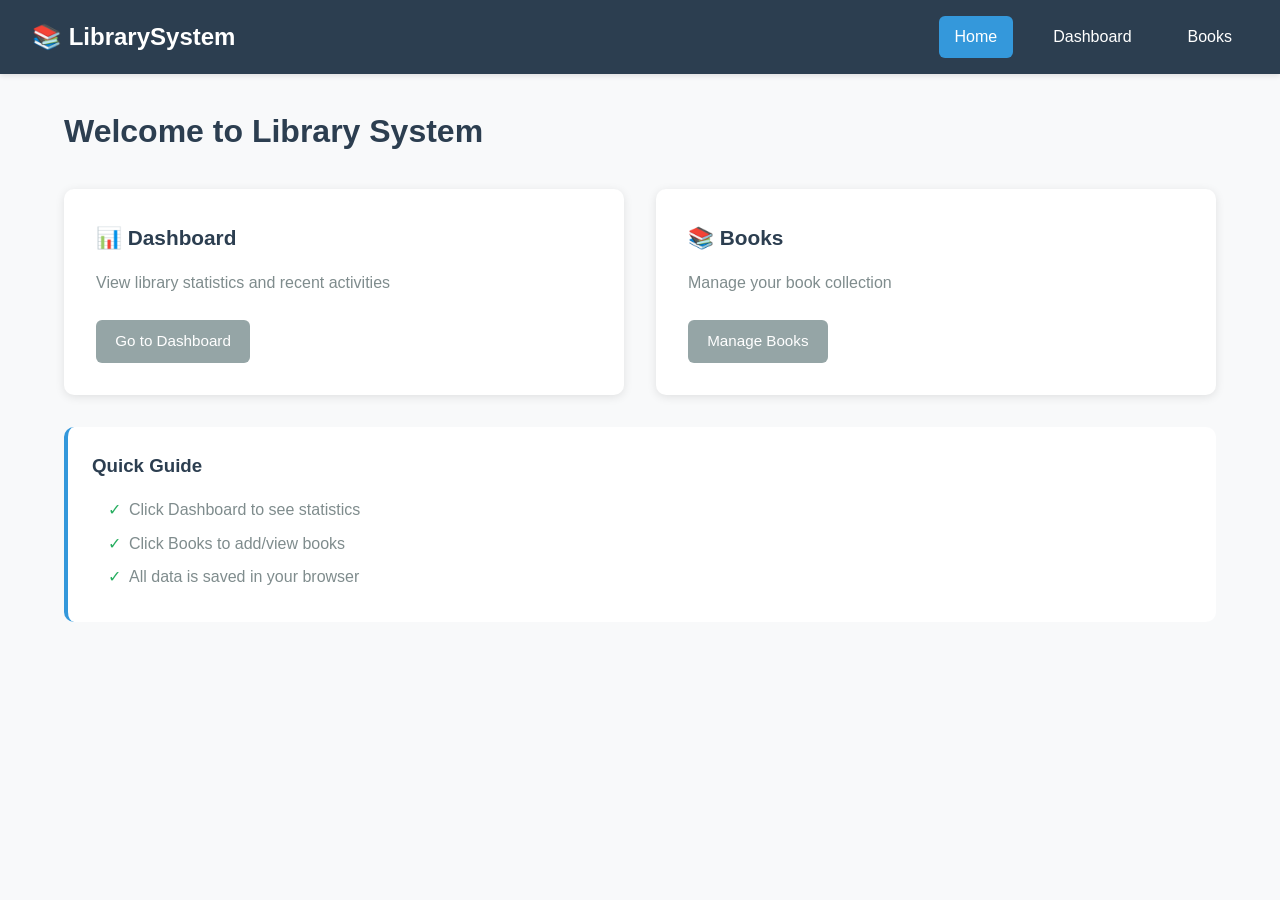
==== index.html @ 9d1cbea3 "Initial commit - Library Management System" ====
<!DOCTYPE html>
<html lang="en">
<head>
    <meta charset="UTF-8">
    <meta name="viewport" content="width=device-width, initial-scale=1.0">
    <title>Library System - Home</title>
    <link rel="stylesheet" href="css/style.css">
</head>
<body>
    <!-- Navigation -->
    <nav class="navbar">
        <div class="logo">📚 LibrarySystem</div>
        <div class="nav-links">
            <a href="index.html" class="active">Home</a>
            <a href="dashboard.html">Dashboard</a>
            <a href="books.html">Books</a>
        </div>
    </nav>

    <div class="container">
        <h1>Welcome to Library System</h1>
        
        <div class="cards">
            <div class="card">
                <h3>📊 Dashboard</h3>
                <p>View library statistics and recent activities</p>
                <a href="dashboard.html" class="btn">Go to Dashboard</a>
            </div>
            
            <div class="card">
                <h3>📚 Books</h3>
                <p>Manage your book collection</p>
                <a href="books.html" class="btn">Manage Books</a>
            </div>
        </div>

        <div class="info-box">
            <h3>Quick Guide</h3>
            <ul>
                <li>Click Dashboard to see statistics</li>
                <li>Click Books to add/view books</li>
                <li>All data is saved in your browser</li>
            </ul>
        </div>
    </div>

    <script src="js/script.js"></script>
</body>
</html>
---- css/style.css ----
/* ===== GLOBAL STYLES ===== */
* {
    margin: 0;
    padding: 0;
    box-sizing: border-box;
    font-family: -apple-system, BlinkMacSystemFont, 'Segoe UI', Roboto, sans-serif;
}

body {
    background: #f8f9fa;
    color: #2c3e50;
    line-height: 1.6;
}

/* ===== NAVIGATION ===== */
.navbar {
    background: #2c3e50;
    padding: 1rem 2rem;
    display: flex;
    justify-content: space-between;
    align-items: center;
    color: white;
    box-shadow: 0 2px 5px rgba(0,0,0,0.1);
}

.logo {
    font-size: 1.5rem;
    font-weight: bold;
}

.nav-links {
    display: flex;
    gap: 1.5rem;
}

.nav-links a {
    color: white;
    text-decoration: none;
    padding: 0.5rem 1rem;
    border-radius: 6px;
    transition: 0.3s;
}

.nav-links a:hover,
.nav-links a.active {
    background: #3498db;
}

/* ===== CONTAINER ===== */
.container {
    max-width: 1200px;
    margin: 2rem auto;
    padding: 0 1.5rem;
}

h1 {
    color: #2c3e50;
    margin-bottom: 1.5rem;
    font-size: 2rem;
}

/* ===== CARDS ===== */
.cards {
    display: grid;
    grid-template-columns: repeat(auto-fit, minmax(300px, 1fr));
    gap: 2rem;
    margin: 2rem 0;
}

.card {
    background: white;
    padding: 2rem;
    border-radius: 10px;
    box-shadow: 0 2px 10px rgba(0,0,0,0.1);
    transition: 0.3s;
}

.card:hover {
    transform: translateY(-5px);
    box-shadow: 0 5px 20px rgba(0,0,0,0.15);
}

.card h3 {
    color: #2c3e50;
    margin-bottom: 1rem;
    font-size: 1.3rem;
}

.card p {
    color: #7f8c8d;
    margin-bottom: 1.5rem;
}

/* ===== BUTTONS ===== */
.btn {
    display: inline-block;
    padding: 0.6rem 1.2rem;
    background: #95a5a6;
    color: white;
    text-decoration: none;
    border: none;
    border-radius: 6px;
    cursor: pointer;
    transition: 0.3s;
    font-size: 0.95rem;
}

.btn-primary {
    background: #3498db;
}

.btn-danger {
    background: #e74c3c;
}

.btn:hover {
    opacity: 0.9;
    transform: translateY(-2px);
}

/* ===== INFO BOX ===== */
.info-box {
    background: white;
    padding: 1.5rem;
    border-radius: 10px;
    margin-top: 2rem;
    border-left: 4px solid #3498db;
}

.info-box h3 {
    color: #2c3e50;
    margin-bottom: 1rem;
}

.info-box ul {
    list-style: none;
    padding-left: 1rem;
}

.info-box li {
    margin: 0.5rem 0;
    color: #7f8c8d;
}

.info-box li::before {
    content: "✓";
    color: #27ae60;
    margin-right: 0.5rem;
}

/* ===== TABLE ===== */
table {
    width: 100%;
    background: white;
    border-radius: 10px;
    overflow: hidden;
    box-shadow: 0 2px 10px rgba(0,0,0,0.1);
}

th {
    background: #34495e;
    color: white;
    padding: 1rem;
    text-align: left;
    font-weight: 500;
}

td {
    padding: 1rem;
    border-bottom: 1px solid #ecf0f1;
}

tr:hover {
    background: #f8f9fa;
}

/* ===== BADGES ===== */
.badge {
    padding: 0.3rem 0.8rem;
    border-radius: 20px;
    font-size: 0.85rem;
    font-weight: 500;
    display: inline-block;
}

.badge-available {
    background: #d4edda;
    color: #155724;
}

.badge-borrowed {
    background: #f8d7da;
    color: #721c24;
}

/* ===== MODAL ===== */
.modal {
    display: none;
    position: fixed;
    top: 0;
    left: 0;
    width: 100%;
    height: 100%;
    background: rgba(0,0,0,0.5);
    justify-content: center;
    align-items: center;
    z-index: 1000;
}

.modal.show {
    display: flex;
}

.modal-content {
    background: white;
    padding: 2rem;
    border-radius: 10px;
    width: 90%;
    max-width: 400px;
    animation: slideDown 0.3s;
}

@keyframes slideDown {
    from {
        transform: translateY(-50px);
        opacity: 0;
    }
    to {
        transform: translateY(0);
        opacity: 1;
    }
}

.modal-content h3 {
    margin-bottom: 1rem;
    color: #2c3e50;
}

.modal-content input {
    width: 100%;
    padding: 0.75rem;
    margin: 0.5rem 0;
    border: 2px solid #e0e0e0;
    border-radius: 6px;
    font-size: 1rem;
}

.modal-content input:focus {
    outline: none;
    border-color: #3498db;
}

.modal-buttons {
    display: flex;
    gap: 1rem;
    margin-top: 1.5rem;
}

.modal-buttons .btn {
    flex: 1;
}

/* ===== UTILITIES ===== */
.text-center { text-align: center; }
.mt-3 { margin-top: 1rem; }
.mb-3 { margin-bottom: 1rem; }
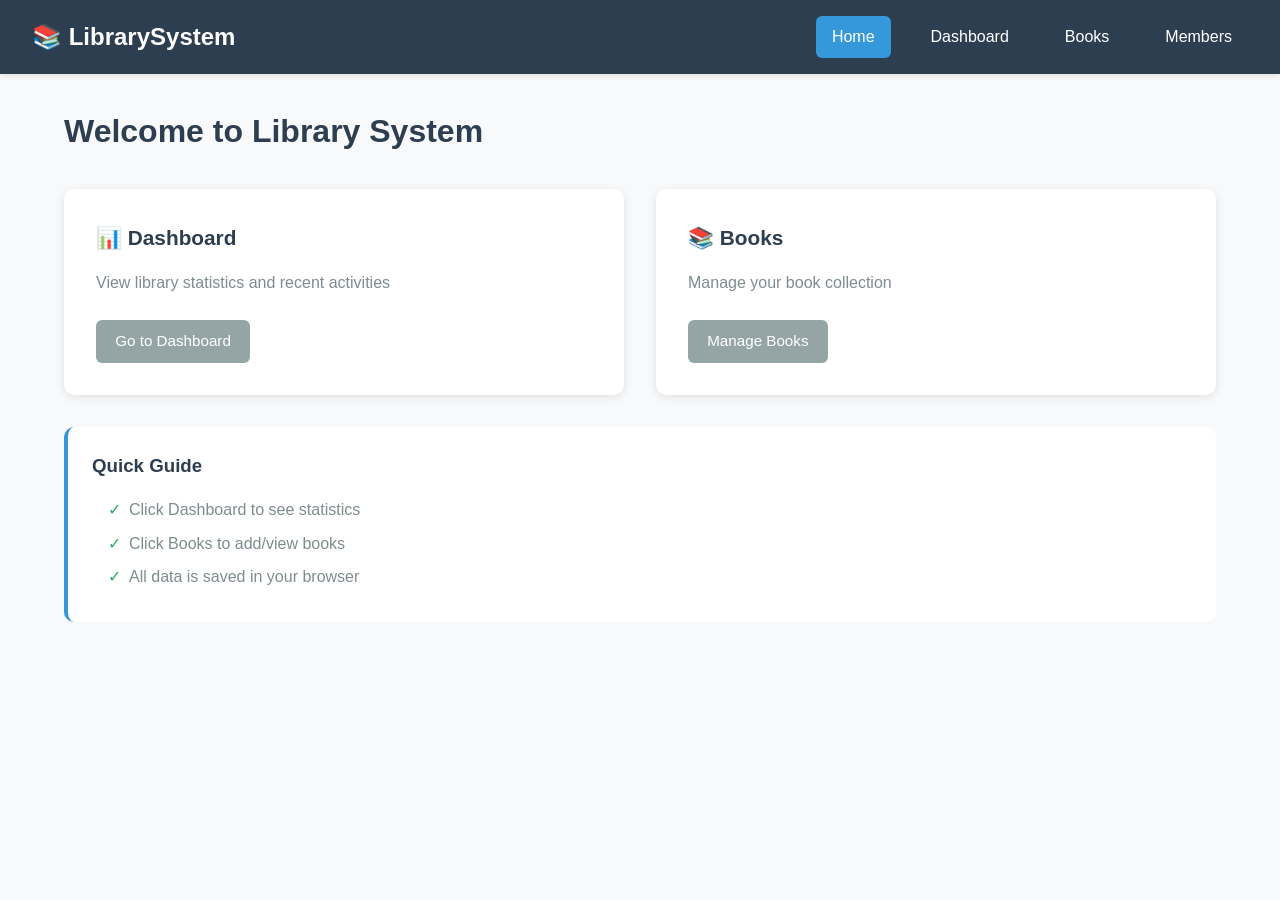
==== commit 0896ebde: "add new members feature" ====
--- a/index.html
+++ b/index.html
@@ -14,6 +14,7 @@
             <a href="index.html" class="active">Home</a>
             <a href="dashboard.html">Dashboard</a>
             <a href="books.html">Books</a>
+            <a href="members.html">Members</a> 
         </div>
     </nav>
 
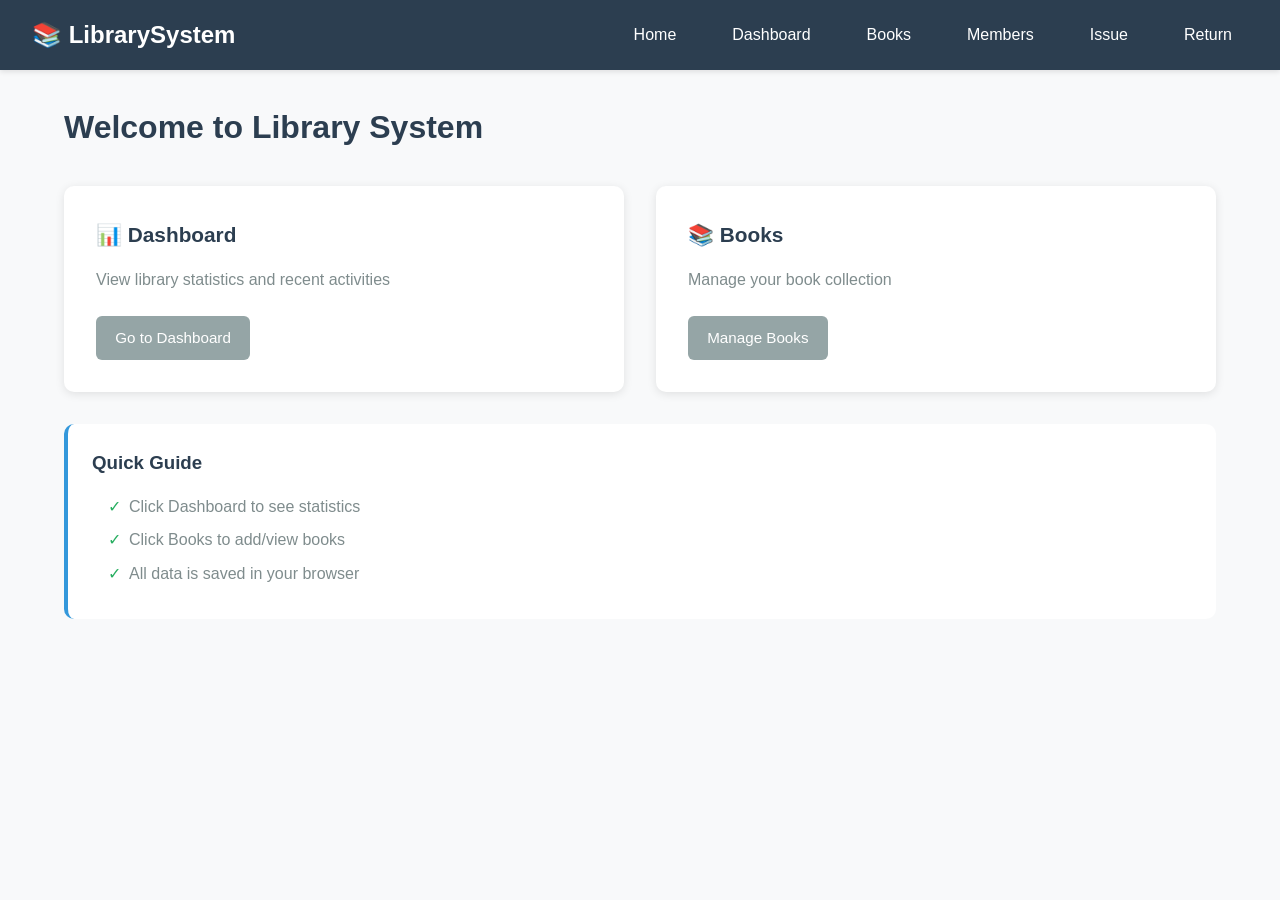
==== commit 7cbd09f4: "add navbar page for dashbord desizn" ====
--- a/index.html
+++ b/index.html
@@ -1,33 +1,27 @@
 <!DOCTYPE html>
 <html lang="en">
+
 <head>
     <meta charset="UTF-8">
     <meta name="viewport" content="width=device-width, initial-scale=1.0">
     <title>Library System - Home</title>
     <link rel="stylesheet" href="css/style.css">
 </head>
+
 <body>
     <!-- Navigation -->
-    <nav class="navbar">
-        <div class="logo">📚 LibrarySystem</div>
-        <div class="nav-links">
-            <a href="index.html" class="active">Home</a>
-            <a href="dashboard.html">Dashboard</a>
-            <a href="books.html">Books</a>
-            <a href="members.html">Members</a> 
-        </div>
-    </nav>
+    <div id="navbar"></div>
 
     <div class="container">
         <h1>Welcome to Library System</h1>
-        
+
         <div class="cards">
             <div class="card">
                 <h3>📊 Dashboard</h3>
                 <p>View library statistics and recent activities</p>
                 <a href="dashboard.html" class="btn">Go to Dashboard</a>
             </div>
-            
+
             <div class="card">
                 <h3>📚 Books</h3>
                 <p>Manage your book collection</p>
@@ -46,5 +40,13 @@
     </div>
 
     <script src="js/script.js"></script>
+    <script>
+        fetch("components/navbar.html")
+            .then(res => res.text())
+            .then(data => {
+                document.getElementById("navbar").innerHTML = data;
+            });
+    </script>
 </body>
+
 </html>
--- a/css/style.css
+++ b/css/style.css
@@ -21,6 +21,9 @@
     align-items: center;
     color: white;
     box-shadow: 0 2px 5px rgba(0,0,0,0.1);
+    position: sticky;
+    top: 0;
+    z-index: 100;
 }
 
 .logo {
@@ -31,6 +34,7 @@
 .nav-links {
     display: flex;
     gap: 1.5rem;
+    list-style: none;
 }
 
 .nav-links a {
